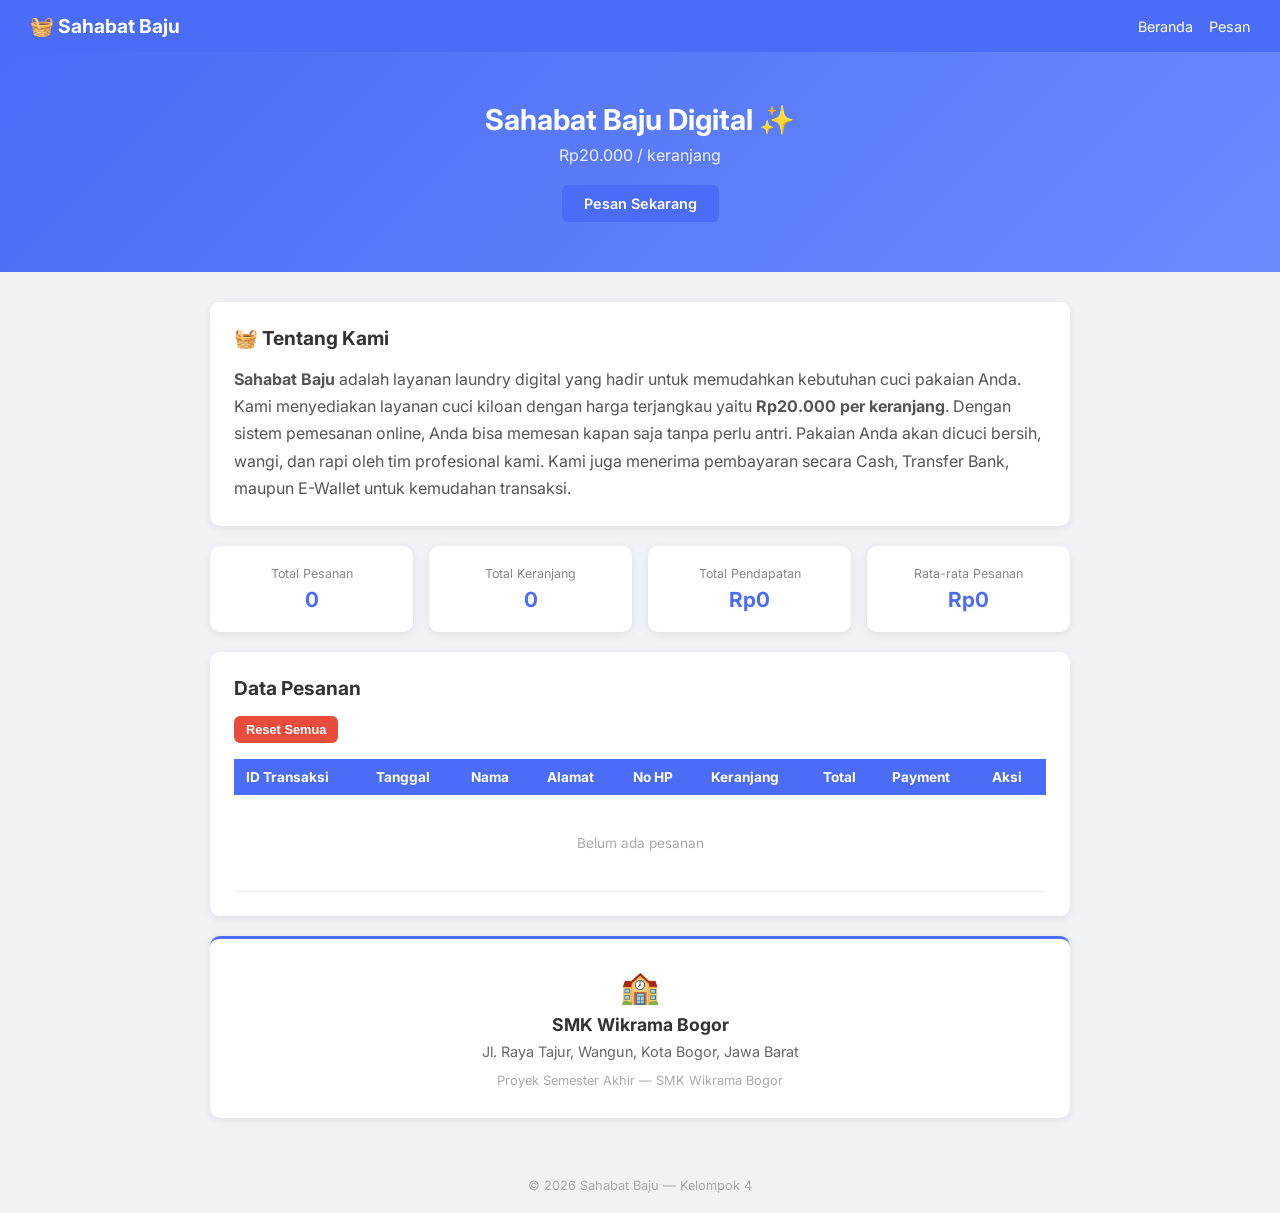
==== index.html @ f5a34f96 "first commit" ====
<!DOCTYPE html>
<html lang="id">

<head>
  <meta charset="UTF-8">
  <meta name="viewport" content="width=device-width, initial-scale=1.0">
  <title>Sahabat Baju — Beranda</title>
  <link rel="stylesheet" href="css/style.css">
</head>

<body>

  <nav class="navbar">
    <div class="logo">🧺 Sahabat Baju</div>
    <div class="nav-right">
      <a href="index.html">Beranda</a>
      <a href="order.html">Pesan</a>
    </div>
  </nav>

  <header class="hero">
    <h1>Sahabat Baju Digital ✨</h1>
    <p>Rp20.000 / keranjang</p>
    <a href="order.html" class="btn btn-primary">Pesan Sekarang</a>
  </header>

  <div class="container">

    <!-- Paragraf tentang laundry -->
    <div class="card">
      <h2>🧺 Tentang Kami</h2>
      <p style="color:#555; line-height:1.7;">
        <strong>Sahabat Baju</strong> adalah layanan laundry digital yang hadir untuk memudahkan kebutuhan cuci pakaian
        Anda.
        Kami menyediakan layanan cuci kiloan dengan harga terjangkau yaitu <strong>Rp20.000 per keranjang</strong>.
        Dengan sistem pemesanan online, Anda bisa memesan kapan saja tanpa perlu antri.
        Pakaian Anda akan dicuci bersih, wangi, dan rapi oleh tim profesional kami.
        Kami juga menerima pembayaran secara Cash, Transfer Bank, maupun E-Wallet untuk kemudahan transaksi.
      </p>
    </div>

    <!-- Statistik Pesanan -->
    <div class="stats-grid">
      <div class="stat-card">
        <div class="stat-label"> Total Pesanan</div>
        <div class="stat-value" id="statOrders">0</div>
      </div>
      <div class="stat-card">
        <div class="stat-label"> Total Keranjang</div>
        <div class="stat-value" id="statBaskets">0</div>
      </div>
      <div class="stat-card">
        <div class="stat-label"> Total Pendapatan</div>
        <div class="stat-value" id="statRevenue">Rp0</div>
      </div>
      <div class="stat-card">
        <div class="stat-label"> Rata-rata Pesanan</div>
        <div class="stat-value" id="statAvg">Rp0</div>
      </div>
    </div>

    <!-- Tabel Data Pesanan -->
    <div class="card">
      <h2> Data Pesanan</h2>
      <button onclick="resetData()" class="btn btn-danger btn-sm" style="margin-bottom:16px;">Reset Semua</button>

      <div style="overflow-x:auto;">
        <table>
          <thead>
            <tr>
              <th>ID Transaksi</th>
              <th>Tanggal</th>
              <th>Nama</th>
              <th>Alamat</th>
              <th>No HP</th>
              <th>Keranjang</th>
              <th>Total</th>
              <th>Payment</th>
              <th>Aksi</th>
            </tr>
          </thead>
          <tbody id="tabelData"></tbody>
        </table>
      </div>
    </div>

    <!-- Alamat Sekolah -->
    <div class="address-card">
      <div class="address-icon">🏫</div>
      <h3>SMK Wikrama Bogor</h3>
      <p>Jl. Raya Tajur, Wangun, Kota Bogor, Jawa Barat</p>
      <p class="address-sub">Proyek Semester Akhir — SMK Wikrama Bogor</p>
    </div>

  </div>

  <div class="footer">&copy; 2026 Sahabat Baju — Kelompok 4</div>

  <script src="js/script.js"></script>
</body>

</html>
---- css/style.css ----
/* Google Font */
@import url('https://fonts.googleapis.com/css2?family=Inter:wght@400;600;700&display=swap');

/* Reset dasar */
* {
  margin: 0;
  padding: 0;
  box-sizing: border-box;
}

body {
  font-family: 'Inter', sans-serif;
  background: #f0f2f5;
  color: #333;
}

/* Navbar */
.navbar {
  display: flex;
  justify-content: space-between;
  align-items: center;
  padding: 14px 30px;
  background: #4a6cf7;
  color: white;
}

.navbar .logo {
  font-size: 1.2rem;
  font-weight: 700;
}

.navbar a {
  color: white;
  text-decoration: none;
  margin-left: 16px;
  font-size: 0.9rem;
}

.navbar a:hover {
  text-decoration: underline;
}

.nav-right {
  display: flex;
  align-items: center;
}

.current-time {
  font-size: 0.8rem;
  background: rgba(255, 255, 255, 0.2);
  padding: 4px 10px;
  border-radius: 6px;
  margin-right: 16px;
  white-space: nowrap;
}

/* Hero */
.hero {
  text-align: center;
  padding: 50px 20px;
  background: linear-gradient(135deg, #4a6cf7, #6a8bfc);
  color: white;
}

.hero h1 {
  font-size: 1.8rem;
  margin-bottom: 8px;
}

.hero p {
  font-size: 1rem;
  margin-bottom: 20px;
  opacity: 0.9;
}

/* Container */
.container {
  max-width: 900px;
  margin: 30px auto;
  padding: 0 20px;
}

/* Card */
.card {
  background: white;
  border-radius: 10px;
  padding: 24px;
  box-shadow: 0 2px 8px rgba(0, 0, 0, 0.08);
  margin-bottom: 20px;
}

.card h2 {
  font-size: 1.2rem;
  margin-bottom: 16px;
}

/* Button */
.btn {
  display: inline-block;
  padding: 10px 22px;
  border: none;
  border-radius: 6px;
  font-size: 0.9rem;
  font-weight: 600;
  cursor: pointer;
  text-decoration: none;
  transition: opacity 0.2s;
}

.btn:hover {
  opacity: 0.85;
}

.btn-primary {
  background: #4a6cf7;
  color: white;
}

.btn-danger {
  background: #e74c3c;
  color: white;
}

.btn-success {
  background: #27ae60;
  color: white;
}

.btn-sm {
  padding: 6px 12px;
  font-size: 0.8rem;
}

/* Form */
.form-group {
  margin-bottom: 14px;
}

.form-group label {
  display: block;
  font-size: 0.85rem;
  font-weight: 600;
  margin-bottom: 6px;
}

.form-group input,
.form-group select {
  width: 100%;
  padding: 10px 12px;
  border: 1px solid #ddd;
  border-radius: 6px;
  font-size: 0.9rem;
  font-family: inherit;
}

.form-group input:focus,
.form-group select:focus {
  outline: none;
  border-color: #4a6cf7;
}

/* Price preview */
.price-box {
  background: #f0f2f5;
  border-radius: 8px;
  padding: 16px;
  text-align: center;
  margin: 16px 0;
}

.price-box .label {
  font-size: 0.8rem;
  color: #888;
}

.price-box .amount {
  font-size: 1.5rem;
  font-weight: 700;
  color: #4a6cf7;
}

/* Table */
table {
  width: 100%;
  border-collapse: collapse;
}

th,
td {
  padding: 10px 12px;
  text-align: left;
  font-size: 0.85rem;
}

th {
  background: #4a6cf7;
  color: white;
}

tr:nth-child(even) {
  background: #f8f9fb;
}

td {
  border-bottom: 1px solid #eee;
}

/* Badge */
.badge {
  display: inline-block;
  padding: 3px 10px;
  border-radius: 12px;
  font-size: 0.75rem;
  font-weight: 600;
}

.badge-cash {
  background: #e8f5e9;
  color: #27ae60;
}

.badge-transfer {
  background: #e8eaf6;
  color: #4a6cf7;
}

.badge-ewallet {
  background: #fff3e0;
  color: #f39c12;
}

/* Empty state */
.empty {
  text-align: center;
  padding: 40px;
  color: #aaa;
}

/* Payment page */
.payment-box {
  max-width: 420px;
  margin: 0 auto;
  text-align: center;
}

.payment-box img {
  width: 180px;
  margin: 16px 0;
}

.detail-row {
  display: flex;
  justify-content: space-between;
  padding: 8px 0;
  border-bottom: 1px solid #eee;
  font-size: 0.9rem;
}

.detail-row:last-child {
  border-bottom: none;
  font-weight: 700;
  color: #4a6cf7;
}

/* Stats Grid */
.stats-grid {
  display: grid;
  grid-template-columns: repeat(4, 1fr);
  gap: 16px;
  margin-bottom: 20px;
}

.stat-card {
  background: white;
  border-radius: 10px;
  padding: 20px;
  box-shadow: 0 2px 8px rgba(0, 0, 0, 0.08);
  text-align: center;
}

.stat-card .stat-label {
  font-size: 0.78rem;
  color: #888;
  margin-bottom: 6px;
}

.stat-card .stat-value {
  font-size: 1.3rem;
  font-weight: 700;
  color: #4a6cf7;
}

/* Address Card */
.address-card {
  background: white;
  border-radius: 10px;
  padding: 28px;
  box-shadow: 0 2px 8px rgba(0, 0, 0, 0.08);
  text-align: center;
  margin-bottom: 20px;
  border-top: 3px solid #4a6cf7;
}

.address-card .address-icon {
  font-size: 2rem;
  margin-bottom: 8px;
}

.address-card h3 {
  font-size: 1.1rem;
  margin-bottom: 6px;
  color: #333;
}

.address-card p {
  color: #666;
  font-size: 0.9rem;
  line-height: 1.5;
}

.address-card .address-sub {
  font-size: 0.8rem;
  color: #aaa;
  margin-top: 8px;
}

/* Footer */
.footer {
  text-align: center;
  padding: 20px;
  color: #aaa;
  font-size: 0.8rem;
  margin-top: 40px;
}

/* Responsive */
@media (max-width: 600px) {
  .navbar {
    padding: 12px 16px;
  }

  .current-time {
    display: none;
  }

  .hero {
    padding: 35px 16px;
  }

  .hero h1 {
    font-size: 1.4rem;
  }

  .container {
    padding: 0 12px;
  }

  .card {
    padding: 16px;
  }

  table {
    font-size: 0.78rem;
  }

  th,
  td {
    padding: 8px 6px;
  }

  .stats-grid {
    grid-template-columns: repeat(2, 1fr);
    gap: 10px;
  }

  .stat-card {
    padding: 14px;
  }

  .stat-card .stat-value {
    font-size: 1.1rem;
  }
}
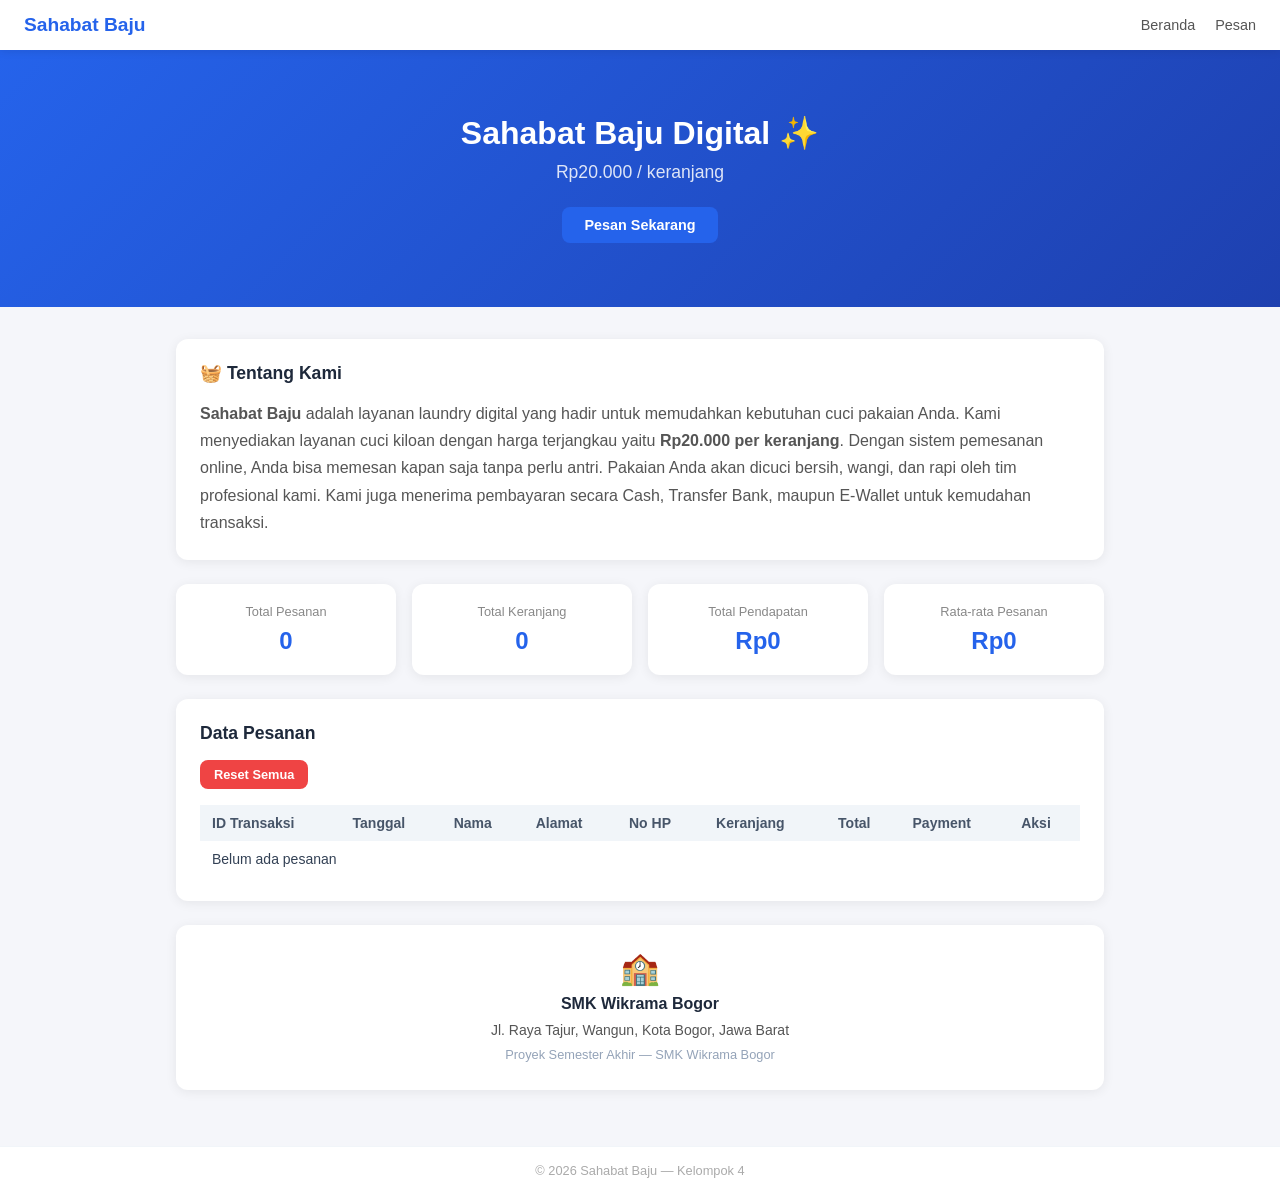
==== commit 200c7526: "Sahabat Laundry V1.1" ====
--- a/index.html
+++ b/index.html
@@ -11,7 +11,7 @@
 <body>
 
   <nav class="navbar">
-    <div class="logo">🧺 Sahabat Baju</div>
+    <div class="logo">Sahabat Baju</div>
     <div class="nav-right">
       <a href="index.html">Beranda</a>
       <a href="order.html">Pesan</a>
--- a/css/style.css
+++ b/css/style.css
@@ -1,383 +1,303 @@
-/* Google Font */
-@import url('https://fonts.googleapis.com/css2?family=Inter:wght@400;600;700&display=swap');
-
-/* Reset dasar */
-* {
-  margin: 0;
-  padding: 0;
-  box-sizing: border-box;
-}
+/* ===========================
+   SAHABAT BAJU — style.css
+   =========================== */
+
+/* Reset & Base */
+*, *::before, *::after { box-sizing: border-box; margin: 0; padding: 0; }
 
 body {
-  font-family: 'Inter', sans-serif;
-  background: #f0f2f5;
+  font-family: 'Segoe UI', sans-serif;
+  background: #f5f6fa;
   color: #333;
-}
-
-/* Navbar */
+  min-height: 100vh;
+  display: flex;
+  flex-direction: column;
+}
+
+a { text-decoration: none; color: inherit; }
+
+/* ===========================
+   NAVBAR
+   =========================== */
 .navbar {
   display: flex;
+  align-items: center;
   justify-content: space-between;
-  align-items: center;
-  padding: 14px 30px;
-  background: #4a6cf7;
-  color: white;
-}
-
-.navbar .logo {
+  background: #fff;
+  padding: 14px 24px;
+  box-shadow: 0 2px 8px rgba(0,0,0,.08);
+  position: sticky;
+  top: 0;
+  z-index: 100;
+}
+
+.logo {
   font-size: 1.2rem;
   font-weight: 700;
-}
-
-.navbar a {
-  color: white;
-  text-decoration: none;
-  margin-left: 16px;
+  color: #2563eb;
+}
+
+.nav-right {
+  display: flex;
+  gap: 20px;
+}
+
+.nav-right a {
   font-size: 0.9rem;
-}
-
-.navbar a:hover {
-  text-decoration: underline;
-}
-
-.nav-right {
-  display: flex;
-  align-items: center;
-}
-
-.current-time {
-  font-size: 0.8rem;
-  background: rgba(255, 255, 255, 0.2);
-  padding: 4px 10px;
-  border-radius: 6px;
-  margin-right: 16px;
-  white-space: nowrap;
-}
-
-/* Hero */
+  color: #555;
+  font-weight: 500;
+  transition: color .2s;
+}
+
+.nav-right a:hover { color: #2563eb; }
+
+/* ===========================
+   HERO
+   =========================== */
 .hero {
-  text-align: center;
-  padding: 50px 20px;
-  background: linear-gradient(135deg, #4a6cf7, #6a8bfc);
-  color: white;
+  background: linear-gradient(135deg, #2563eb 0%, #1e40af 100%);
+  color: #fff;
+  text-align: center;
+  padding: 64px 24px;
 }
 
 .hero h1 {
-  font-size: 1.8rem;
-  margin-bottom: 8px;
+  font-size: 2rem;
+  font-weight: 800;
+  margin-bottom: 10px;
 }
 
 .hero p {
-  font-size: 1rem;
-  margin-bottom: 20px;
-  opacity: 0.9;
-}
-
-/* Container */
-.container {
-  max-width: 900px;
-  margin: 30px auto;
-  padding: 0 20px;
-}
-
-/* Card */
-.card {
-  background: white;
-  border-radius: 10px;
-  padding: 24px;
-  box-shadow: 0 2px 8px rgba(0, 0, 0, 0.08);
-  margin-bottom: 20px;
-}
-
-.card h2 {
-  font-size: 1.2rem;
-  margin-bottom: 16px;
-}
-
-/* Button */
+  font-size: 1.1rem;
+  opacity: .85;
+  margin-bottom: 24px;
+}
+
+/* ===========================
+   BUTTONS
+   =========================== */
 .btn {
   display: inline-block;
   padding: 10px 22px;
-  border: none;
-  border-radius: 6px;
+  border-radius: 8px;
   font-size: 0.9rem;
   font-weight: 600;
   cursor: pointer;
-  text-decoration: none;
-  transition: opacity 0.2s;
-}
-
-.btn:hover {
-  opacity: 0.85;
-}
-
-.btn-primary {
-  background: #4a6cf7;
-  color: white;
-}
-
-.btn-danger {
-  background: #e74c3c;
-  color: white;
-}
-
-.btn-success {
-  background: #27ae60;
-  color: white;
-}
-
-.btn-sm {
-  padding: 6px 12px;
+  border: none;
+  transition: opacity .2s, transform .1s;
+}
+
+.btn:hover { opacity: .88; transform: translateY(-1px); }
+.btn:active { transform: translateY(0); }
+
+.btn-primary { background: #2563eb; color: #fff; }
+.btn-danger  { background: #ef4444; color: #fff; }
+.btn-success { background: #22c55e; color: #fff; }
+
+.btn-sm { padding: 7px 14px; font-size: 0.8rem; }
+
+/* ===========================
+   CONTAINER & CARD
+   =========================== */
+.container {
+  max-width: 960px;
+  margin: 0 auto;
+  padding: 32px 16px;
+  flex: 1;
+}
+
+.card {
+  background: #fff;
+  border-radius: 12px;
+  padding: 24px;
+  box-shadow: 0 2px 12px rgba(0,0,0,.07);
+  margin-bottom: 24px;
+}
+
+.card h2 {
+  font-size: 1.1rem;
+  font-weight: 700;
+  margin-bottom: 16px;
+  color: #1e293b;
+}
+
+/* ===========================
+   STATS GRID
+   =========================== */
+.stats-grid {
+  display: grid;
+  grid-template-columns: repeat(auto-fit, minmax(180px, 1fr));
+  gap: 16px;
+  margin-bottom: 24px;
+}
+
+.stat-card {
+  background: #fff;
+  border-radius: 12px;
+  padding: 20px;
+  box-shadow: 0 2px 12px rgba(0,0,0,.07);
+  text-align: center;
+}
+
+.stat-label {
   font-size: 0.8rem;
-}
-
-/* Form */
+  color: #888;
+  margin-bottom: 8px;
+}
+
+.stat-value {
+  font-size: 1.5rem;
+  font-weight: 800;
+  color: #2563eb;
+}
+
+/* ===========================
+   TABLE
+   =========================== */
+table {
+  width: 100%;
+  border-collapse: collapse;
+  font-size: 0.875rem;
+}
+
+thead th {
+  background: #f1f5f9;
+  padding: 10px 12px;
+  text-align: left;
+  font-weight: 600;
+  color: #475569;
+  white-space: nowrap;
+}
+
+tbody td {
+  padding: 10px 12px;
+  border-bottom: 1px solid #f1f5f9;
+  color: #334155;
+}
+
+tbody tr:last-child td { border-bottom: none; }
+tbody tr:hover { background: #f8fafc; }
+
+/* ===========================
+   ADDRESS CARD
+   =========================== */
+.address-card {
+  background: #fff;
+  border-radius: 12px;
+  padding: 24px;
+  box-shadow: 0 2px 12px rgba(0,0,0,.07);
+  text-align: center;
+  margin-bottom: 24px;
+}
+
+.address-icon { font-size: 2rem; margin-bottom: 8px; }
+
+.address-card h3 {
+  font-size: 1rem;
+  font-weight: 700;
+  margin-bottom: 6px;
+  color: #1e293b;
+}
+
+.address-card p { font-size: 0.875rem; color: #555; line-height: 1.6; }
+
+.address-sub { color: #94a3b8 !important; font-size: 0.8rem !important; margin-top: 4px; }
+
+/* ===========================
+   FORM
+   =========================== */
 .form-group {
-  margin-bottom: 14px;
+  margin-bottom: 16px;
 }
 
 .form-group label {
   display: block;
   font-size: 0.85rem;
   font-weight: 600;
+  color: #475569;
   margin-bottom: 6px;
 }
 
 .form-group input,
 .form-group select {
   width: 100%;
-  padding: 10px 12px;
-  border: 1px solid #ddd;
-  border-radius: 6px;
+  padding: 10px 14px;
+  border: 1px solid #e2e8f0;
+  border-radius: 8px;
   font-size: 0.9rem;
-  font-family: inherit;
+  outline: none;
+  transition: border-color .2s;
+  background: #fff;
+  color: #333;
 }
 
 .form-group input:focus,
-.form-group select:focus {
-  outline: none;
-  border-color: #4a6cf7;
-}
-
-/* Price preview */
+.form-group select:focus { border-color: #2563eb; }
+
+/* ===========================
+   PRICE BOX
+   =========================== */
 .price-box {
-  background: #f0f2f5;
-  border-radius: 8px;
+  background: #eff6ff;
+  border: 1px solid #bfdbfe;
+  border-radius: 10px;
   padding: 16px;
-  text-align: center;
-  margin: 16px 0;
+  display: flex;
+  justify-content: space-between;
+  align-items: center;
+  margin-bottom: 20px;
 }
 
 .price-box .label {
-  font-size: 0.8rem;
-  color: #888;
+  font-size: 0.85rem;
+  font-weight: 600;
+  color: #2563eb;
 }
 
 .price-box .amount {
-  font-size: 1.5rem;
-  font-weight: 700;
-  color: #4a6cf7;
-}
-
-/* Table */
-table {
-  width: 100%;
-  border-collapse: collapse;
-}
-
-th,
-td {
-  padding: 10px 12px;
-  text-align: left;
-  font-size: 0.85rem;
-}
-
-th {
-  background: #4a6cf7;
-  color: white;
-}
-
-tr:nth-child(even) {
-  background: #f8f9fb;
-}
-
-td {
-  border-bottom: 1px solid #eee;
-}
-
-/* Badge */
-.badge {
-  display: inline-block;
-  padding: 3px 10px;
-  border-radius: 12px;
-  font-size: 0.75rem;
-  font-weight: 600;
-}
-
-.badge-cash {
-  background: #e8f5e9;
-  color: #27ae60;
-}
-
-.badge-transfer {
-  background: #e8eaf6;
-  color: #4a6cf7;
-}
-
-.badge-ewallet {
-  background: #fff3e0;
-  color: #f39c12;
-}
-
-/* Empty state */
-.empty {
-  text-align: center;
-  padding: 40px;
-  color: #aaa;
-}
-
-/* Payment page */
+  font-size: 1.25rem;
+  font-weight: 800;
+  color: #1e40af;
+}
+
+/* ===========================
+   PAYMENT BOX
+   =========================== */
 .payment-box {
   max-width: 420px;
-  margin: 0 auto;
-  text-align: center;
-}
+  margin: 30px auto;
+  text-align: center;
+}
+
+.payment-box h2 { margin-bottom: 4px; }
 
 .payment-box img {
-  width: 180px;
-  margin: 16px 0;
+  border-radius: 8px;
+  border: 1px solid #e2e8f0;
 }
 
 .detail-row {
   display: flex;
   justify-content: space-between;
   padding: 8px 0;
-  border-bottom: 1px solid #eee;
-  font-size: 0.9rem;
-}
-
-.detail-row:last-child {
-  border-bottom: none;
-  font-weight: 700;
-  color: #4a6cf7;
-}
-
-/* Stats Grid */
-.stats-grid {
-  display: grid;
-  grid-template-columns: repeat(4, 1fr);
-  gap: 16px;
-  margin-bottom: 20px;
-}
-
-.stat-card {
-  background: white;
-  border-radius: 10px;
-  padding: 20px;
-  box-shadow: 0 2px 8px rgba(0, 0, 0, 0.08);
-  text-align: center;
-}
-
-.stat-card .stat-label {
-  font-size: 0.78rem;
-  color: #888;
-  margin-bottom: 6px;
-}
-
-.stat-card .stat-value {
-  font-size: 1.3rem;
-  font-weight: 700;
-  color: #4a6cf7;
-}
-
-/* Address Card */
-.address-card {
-  background: white;
-  border-radius: 10px;
-  padding: 28px;
-  box-shadow: 0 2px 8px rgba(0, 0, 0, 0.08);
-  text-align: center;
-  margin-bottom: 20px;
-  border-top: 3px solid #4a6cf7;
-}
-
-.address-card .address-icon {
-  font-size: 2rem;
-  margin-bottom: 8px;
-}
-
-.address-card h3 {
-  font-size: 1.1rem;
-  margin-bottom: 6px;
-  color: #333;
-}
-
-.address-card p {
-  color: #666;
-  font-size: 0.9rem;
-  line-height: 1.5;
-}
-
-.address-card .address-sub {
+  font-size: 0.875rem;
+  border-bottom: 1px solid #e8ecf0;
+  color: #475569;
+}
+
+.detail-row:last-child { border-bottom: none; }
+
+.detail-row span:last-child { font-weight: 700; color: #1e293b; }
+
+/* ===========================
+   FOOTER
+   =========================== */
+.footer {
+  text-align: center;
+  padding: 16px;
   font-size: 0.8rem;
   color: #aaa;
-  margin-top: 8px;
-}
-
-/* Footer */
-.footer {
-  text-align: center;
-  padding: 20px;
-  color: #aaa;
-  font-size: 0.8rem;
-  margin-top: 40px;
-}
-
-/* Responsive */
-@media (max-width: 600px) {
-  .navbar {
-    padding: 12px 16px;
-  }
-
-  .current-time {
-    display: none;
-  }
-
-  .hero {
-    padding: 35px 16px;
-  }
-
-  .hero h1 {
-    font-size: 1.4rem;
-  }
-
-  .container {
-    padding: 0 12px;
-  }
-
-  .card {
-    padding: 16px;
-  }
-
-  table {
-    font-size: 0.78rem;
-  }
-
-  th,
-  td {
-    padding: 8px 6px;
-  }
-
-  .stats-grid {
-    grid-template-columns: repeat(2, 1fr);
-    gap: 10px;
-  }
-
-  .stat-card {
-    padding: 14px;
-  }
-
-  .stat-card .stat-value {
-    font-size: 1.1rem;
-  }
+  background: #fff;
+  border-top: 1px solid #f1f5f9;
+  margin-top: auto;
 }
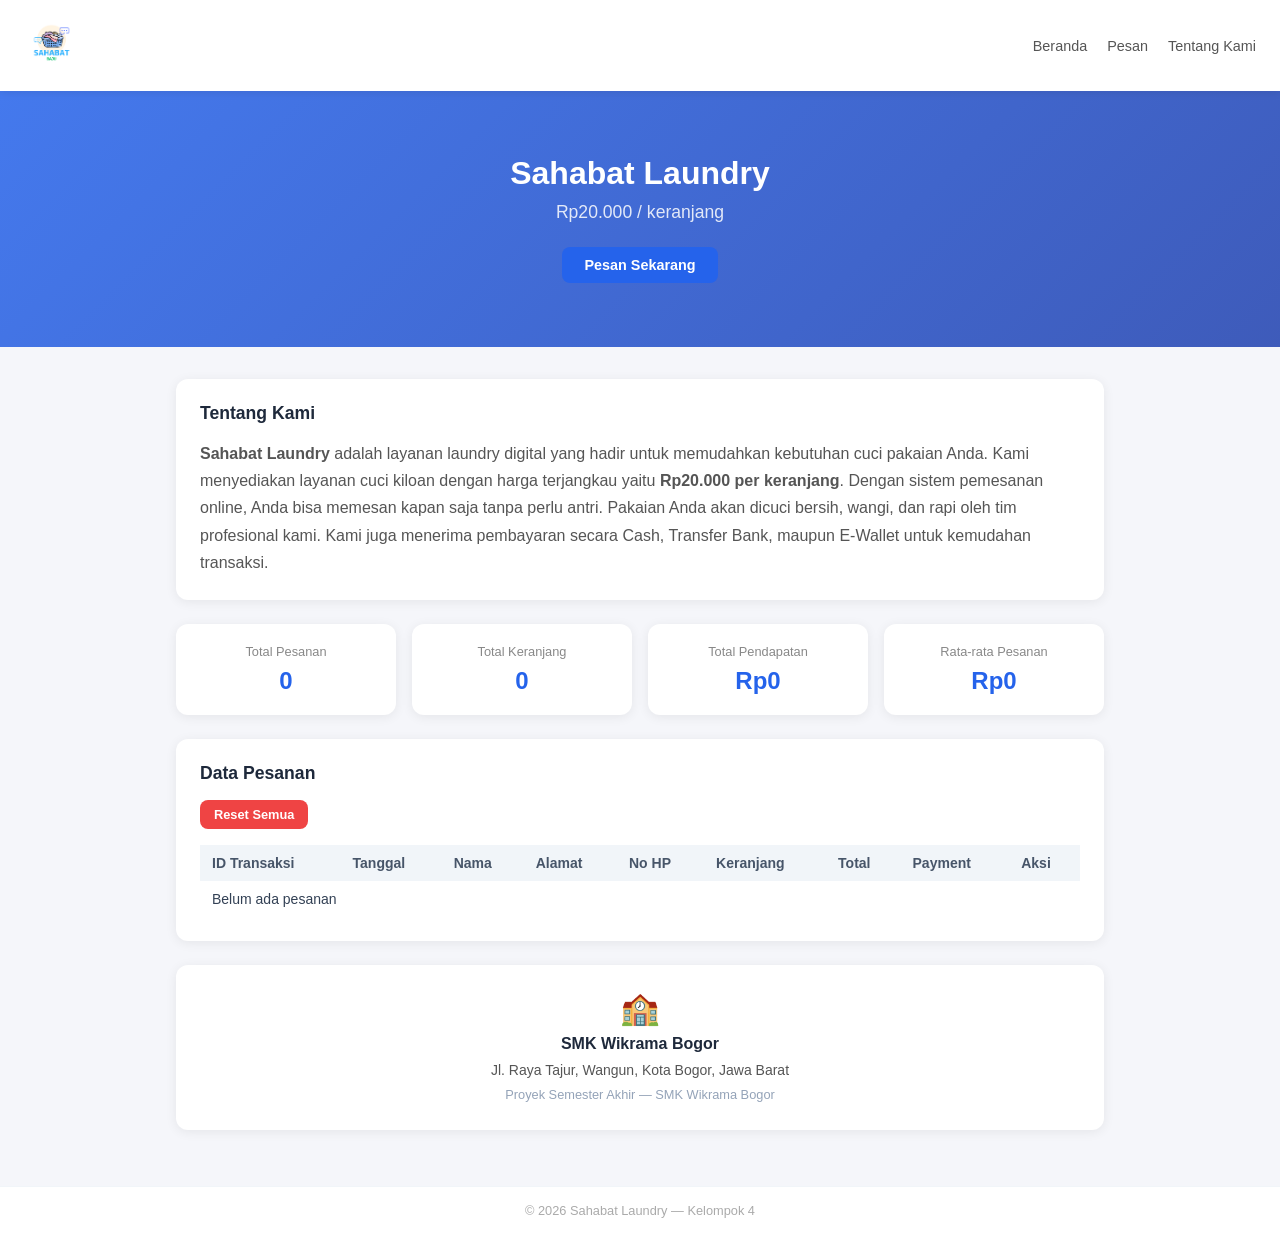
==== commit 1ecdba76: "Sahabat Baju V1.2" ====
--- a/index.html
+++ b/index.html
@@ -4,22 +4,28 @@
 <head>
   <meta charset="UTF-8">
   <meta name="viewport" content="width=device-width, initial-scale=1.0">
-  <title>Sahabat Baju — Beranda</title>
-  <link rel="stylesheet" href="css/style.css">
+  <title>Sahabat Laundry — Teman setia pakaianmu</title>
+  <link rel="stylesheet" href="css/style.css?v=2.0">
 </head>
 
 <body>
 
   <nav class="navbar">
-    <div class="logo">Sahabat Baju</div>
+    <div class="logo">
+      <a href="index.html">
+        <img class="navbar-logo" src="assets/Hijau Oranye Minimalis Logo Toko Modern Maret.png"
+          alt="Logo Sahabat Laundry">
+      </a>
+    </div>
     <div class="nav-right">
       <a href="index.html">Beranda</a>
       <a href="order.html">Pesan</a>
+      <a href="about.html">Tentang Kami</a>
     </div>
   </nav>
 
   <header class="hero">
-    <h1>Sahabat Baju Digital ✨</h1>
+    <h1>Sahabat Laundry</h1>
     <p>Rp20.000 / keranjang</p>
     <a href="order.html" class="btn btn-primary">Pesan Sekarang</a>
   </header>
@@ -28,9 +34,10 @@
 
     <!-- Paragraf tentang laundry -->
     <div class="card">
-      <h2>🧺 Tentang Kami</h2>
+      <h2>Tentang Kami</h2>
       <p style="color:#555; line-height:1.7;">
-        <strong>Sahabat Baju</strong> adalah layanan laundry digital yang hadir untuk memudahkan kebutuhan cuci pakaian
+        <strong>Sahabat Laundry</strong> adalah layanan laundry digital yang hadir untuk memudahkan kebutuhan cuci
+        pakaian
         Anda.
         Kami menyediakan layanan cuci kiloan dengan harga terjangkau yaitu <strong>Rp20.000 per keranjang</strong>.
         Dengan sistem pemesanan online, Anda bisa memesan kapan saja tanpa perlu antri.
@@ -94,7 +101,7 @@
 
   </div>
 
-  <div class="footer">&copy; 2026 Sahabat Baju — Kelompok 4</div>
+  <div class="footer">&copy; 2026 Sahabat Laundry — Kelompok 4</div>
 
   <script src="js/script.js"></script>
 </body>
--- a/css/style.css
+++ b/css/style.css
@@ -3,7 +3,11 @@
    =========================== */
 
 /* Reset & Base */
-*, *::before, *::after { box-sizing: border-box; margin: 0; padding: 0; }
+* {
+  box-sizing: border-box;
+  margin: 0;
+  padding: 0;
+}
 
 body {
   font-family: 'Segoe UI', sans-serif;
@@ -14,7 +18,10 @@
   flex-direction: column;
 }
 
-a { text-decoration: none; color: inherit; }
+a {
+  text-decoration: none;
+  color: inherit;
+}
 
 /* ===========================
    NAVBAR
@@ -24,17 +31,23 @@
   align-items: center;
   justify-content: space-between;
   background: #fff;
-  padding: 14px 24px;
-  box-shadow: 0 2px 8px rgba(0,0,0,.08);
+  padding: 16px 24px;
+  box-shadow: 0 2px 8px rgba(0, 0, 0, .08);
   position: sticky;
   top: 0;
   z-index: 100;
 }
 
 .logo {
-  font-size: 1.2rem;
-  font-weight: 700;
-  color: #2563eb;
+  display: flex;
+  align-items: center;
+}
+
+.navbar-logo {
+  height: 55px;
+  width: auto;
+  max-width: 100%;
+  object-fit: contain;
 }
 
 .nav-right {
@@ -49,13 +62,15 @@
   transition: color .2s;
 }
 
-.nav-right a:hover { color: #2563eb; }
+.nav-right a:hover {
+  color: #2563eb;
+}
 
 /* ===========================
    HERO
    =========================== */
 .hero {
-  background: linear-gradient(135deg, #2563eb 0%, #1e40af 100%);
+  background: linear-gradient(135deg, rgba(37, 99, 235, 0.85) 0%, rgba(30, 64, 175, 0.85) 100%), url('https://images.unsplash.com/photo-1545173168-9f1947eebb7f?ixlib=rb-4.0.3&auto=format&fit=crop&w=1920&q=80') center/cover;
   color: #fff;
   text-align: center;
   padding: 64px 24px;
@@ -87,14 +102,34 @@
   transition: opacity .2s, transform .1s;
 }
 
-.btn:hover { opacity: .88; transform: translateY(-1px); }
-.btn:active { transform: translateY(0); }
-
-.btn-primary { background: #2563eb; color: #fff; }
-.btn-danger  { background: #ef4444; color: #fff; }
-.btn-success { background: #22c55e; color: #fff; }
-
-.btn-sm { padding: 7px 14px; font-size: 0.8rem; }
+.btn:hover {
+  opacity: .88;
+  transform: translateY(-1px);
+}
+
+.btn:active {
+  transform: translateY(0);
+}
+
+.btn-primary {
+  background: #2563eb;
+  color: #fff;
+}
+
+.btn-danger {
+  background: #ef4444;
+  color: #fff;
+}
+
+.btn-success {
+  background: #22c55e;
+  color: #fff;
+}
+
+.btn-sm {
+  padding: 7px 14px;
+  font-size: 0.8rem;
+}
 
 /* ===========================
    CONTAINER & CARD
@@ -110,7 +145,7 @@
   background: #fff;
   border-radius: 12px;
   padding: 24px;
-  box-shadow: 0 2px 12px rgba(0,0,0,.07);
+  box-shadow: 0 2px 12px rgba(0, 0, 0, .07);
   margin-bottom: 24px;
 }
 
@@ -135,7 +170,7 @@
   background: #fff;
   border-radius: 12px;
   padding: 20px;
-  box-shadow: 0 2px 12px rgba(0,0,0,.07);
+  box-shadow: 0 2px 12px rgba(0, 0, 0, .07);
   text-align: center;
 }
 
@@ -175,8 +210,13 @@
   color: #334155;
 }
 
-tbody tr:last-child td { border-bottom: none; }
-tbody tr:hover { background: #f8fafc; }
+tbody tr:last-child td {
+  border-bottom: none;
+}
+
+tbody tr:hover {
+  background: #f8fafc;
+}
 
 /* ===========================
    ADDRESS CARD
@@ -185,12 +225,15 @@
   background: #fff;
   border-radius: 12px;
   padding: 24px;
-  box-shadow: 0 2px 12px rgba(0,0,0,.07);
+  box-shadow: 0 2px 12px rgba(0, 0, 0, .07);
   text-align: center;
   margin-bottom: 24px;
 }
 
-.address-icon { font-size: 2rem; margin-bottom: 8px; }
+.address-icon {
+  font-size: 2rem;
+  margin-bottom: 8px;
+}
 
 .address-card h3 {
   font-size: 1rem;
@@ -199,9 +242,17 @@
   color: #1e293b;
 }
 
-.address-card p { font-size: 0.875rem; color: #555; line-height: 1.6; }
-
-.address-sub { color: #94a3b8 !important; font-size: 0.8rem !important; margin-top: 4px; }
+.address-card p {
+  font-size: 0.875rem;
+  color: #555;
+  line-height: 1.6;
+}
+
+.address-sub {
+  color: #94a3b8 !important;
+  font-size: 0.8rem !important;
+  margin-top: 4px;
+}
 
 /* ===========================
    FORM
@@ -232,7 +283,9 @@
 }
 
 .form-group input:focus,
-.form-group select:focus { border-color: #2563eb; }
+.form-group select:focus {
+  border-color: #2563eb;
+}
 
 /* ===========================
    PRICE BOX
@@ -269,7 +322,9 @@
   text-align: center;
 }
 
-.payment-box h2 { margin-bottom: 4px; }
+.payment-box h2 {
+  margin-bottom: 4px;
+}
 
 .payment-box img {
   border-radius: 8px;
@@ -285,9 +340,14 @@
   color: #475569;
 }
 
-.detail-row:last-child { border-bottom: none; }
-
-.detail-row span:last-child { font-weight: 700; color: #1e293b; }
+.detail-row:last-child {
+  border-bottom: none;
+}
+
+.detail-row span:last-child {
+  font-weight: 700;
+  color: #1e293b;
+}
 
 /* ===========================
    FOOTER
@@ -300,4 +360,241 @@
   background: #fff;
   border-top: 1px solid #f1f5f9;
   margin-top: auto;
+}
+
+/* ===========================
+   ABOUT PAGE
+   =========================== */
+.about-hero {
+  background: linear-gradient(135deg, rgba(16, 185, 129, 0.85) 0%, rgba(5, 150, 105, 0.85) 100%), url('https://images.unsplash.com/photo-1517677208171-cb4a52544600?ixlib=rb-4.0.3&auto=format&fit=crop&w=1920&q=80') center/cover;
+}
+
+.about-purpose-card {
+  display: flex;
+  flex-wrap: wrap;
+  align-items: stretch;
+  background: #fff;
+  border-radius: 16px;
+  overflow: hidden;
+  box-shadow: 0 4px 24px rgba(0, 0, 0, .06);
+  margin-bottom: 48px;
+}
+
+.about-content {
+  flex: 1 1 300px;
+  padding: 40px;
+  display: flex;
+  flex-direction: column;
+  justify-content: center;
+}
+
+.about-content h2 {
+  font-size: 1.6rem;
+  color: #1e293b;
+  margin-bottom: 16px;
+}
+
+.about-content p {
+  color: #555;
+  line-height: 1.8;
+  font-size: 1rem;
+}
+
+.about-image {
+  flex: 1 1 300px;
+  background: #f1f5f9;
+  display: flex;
+  align-items: center;
+  justify-content: center;
+  padding: 32px;
+}
+
+.about-image img {
+  width: 100%;
+  height: auto;
+  max-width: 400px;
+  object-fit: contain;
+  border-radius: 12px;
+  box-shadow: 0 4px 12px rgba(0, 0, 0, 0.05);
+}
+
+.image-placeholder {
+  color: #94a3b8;
+  font-size: 1rem;
+  font-weight: 600;
+  text-align: center;
+  padding: 20px;
+}
+
+/* TEAM SECTION */
+.team-title {
+  text-align: center;
+  font-size: 1.5rem;
+  font-weight: 800;
+  margin-bottom: 32px;
+  color: #1e293b;
+}
+
+.team-grid {
+  display: grid;
+  grid-template-columns: repeat(auto-fit, minmax(280px, 1fr));
+  gap: 24px;
+}
+
+.team-card {
+  background: #fff;
+  border-radius: 16px;
+  padding: 40px 24px;
+  text-align: center;
+  box-shadow: 0 4px 16px rgba(0, 0, 0, .04);
+  transition: transform 0.3s ease, box-shadow 0.3s ease;
+  position: relative;
+  overflow: hidden;
+  border: 1px solid #f1f5f9;
+}
+
+.team-card::before {
+  content: '';
+  position: absolute;
+  top: 0;
+  left: 0;
+  right: 0;
+  height: 6px;
+  background: linear-gradient(90deg, #3b82f6, #10b981);
+}
+
+.team-card:hover {
+  transform: translateY(-8px);
+  box-shadow: 0 16px 32px rgba(0, 0, 0, .08);
+}
+
+.member-avatar {
+  width: 110px;
+  height: 110px;
+  margin: 0 auto 20px;
+  background: #e2e8f0;
+  border-radius: 50%;
+  border: 4px solid #f8fafc;
+  box-shadow: 0 4px 12px rgba(0, 0, 0, .08);
+  overflow: hidden;
+  display: flex;
+  align-items: center;
+  justify-content: center;
+  position: relative;
+}
+
+.member-avatar .image-placeholder {
+  font-size: 2.5rem;
+  margin: 0;
+  padding: 0;
+}
+
+.member-avatar img {
+  width: 100%;
+  height: 100%;
+  object-fit: cover;
+  position: absolute;
+  top: 0;
+  left: 0;
+}
+
+.team-card h3 {
+  font-size: 1.15rem;
+  font-weight: 700;
+  color: #0f172a;
+  margin-bottom: 6px;
+}
+
+.team-card .role {
+  display: inline-block;
+  font-size: 0.8rem;
+  color: #3b82f6;
+  font-weight: 700;
+  background: #eff6ff;
+  padding: 6px 14px;
+  border-radius: 20px;
+  margin-bottom: 16px;
+  border: 1px solid #bfdbfe;
+}
+
+.team-card p {
+  font-size: 0.9rem;
+  color: #64748b;
+  line-height: 1.7;
+}
+
+/* ===========================
+
+   TOAST NOTIFICATION
+   =========================== */
+.toast {
+  position: fixed;
+  top: 20px;
+  right: 20px;
+  background: #22c55e;
+  color: #fff;
+  padding: 12px 24px;
+  border-radius: 8px;
+  box-shadow: 0 4px 12px rgba(0, 0, 0, 0.15);
+  font-weight: 600;
+  z-index: 1000;
+  transform: translateY(-50px);
+  opacity: 0;
+  transition: all 0.3s ease;
+  pointer-events: none;
+}
+
+.toast.show {
+  transform: translateY(0);
+  opacity: 1;
+}
+
+/* ===========================
+   RESPONSIVENESS / MOBILE
+   =========================== */
+@media (max-width: 768px) {
+  .navbar {
+    flex-direction: column;
+    padding: 12px 16px;
+    gap: 16px;
+    align-items: center;
+  }
+
+  .navbar-logo {
+    height: 50px; /* Slight scale down on mobile but let width scale naturally */
+  }
+
+  .nav-right {
+    width: 100%;
+    display: flex;
+    justify-content: space-evenly;
+    flex-wrap: wrap;
+    gap: 8px;
+  }
+
+  .nav-right a {
+    font-size: 0.85rem;
+    padding: 8px 12px;
+    background: #f1f5f9;
+    border-radius: 8px;
+    text-align: center;
+    flex: 1;
+    min-width: 80px;
+  }
+
+  .order-form-grid {
+    grid-template-columns: 1fr !important;
+  }
+
+  .about-content {
+    padding: 24px;
+  }
+
+  .hero {
+    padding: 48px 16px;
+  }
+
+  .stats-grid {
+    grid-template-columns: 1fr;
+  }
 }
